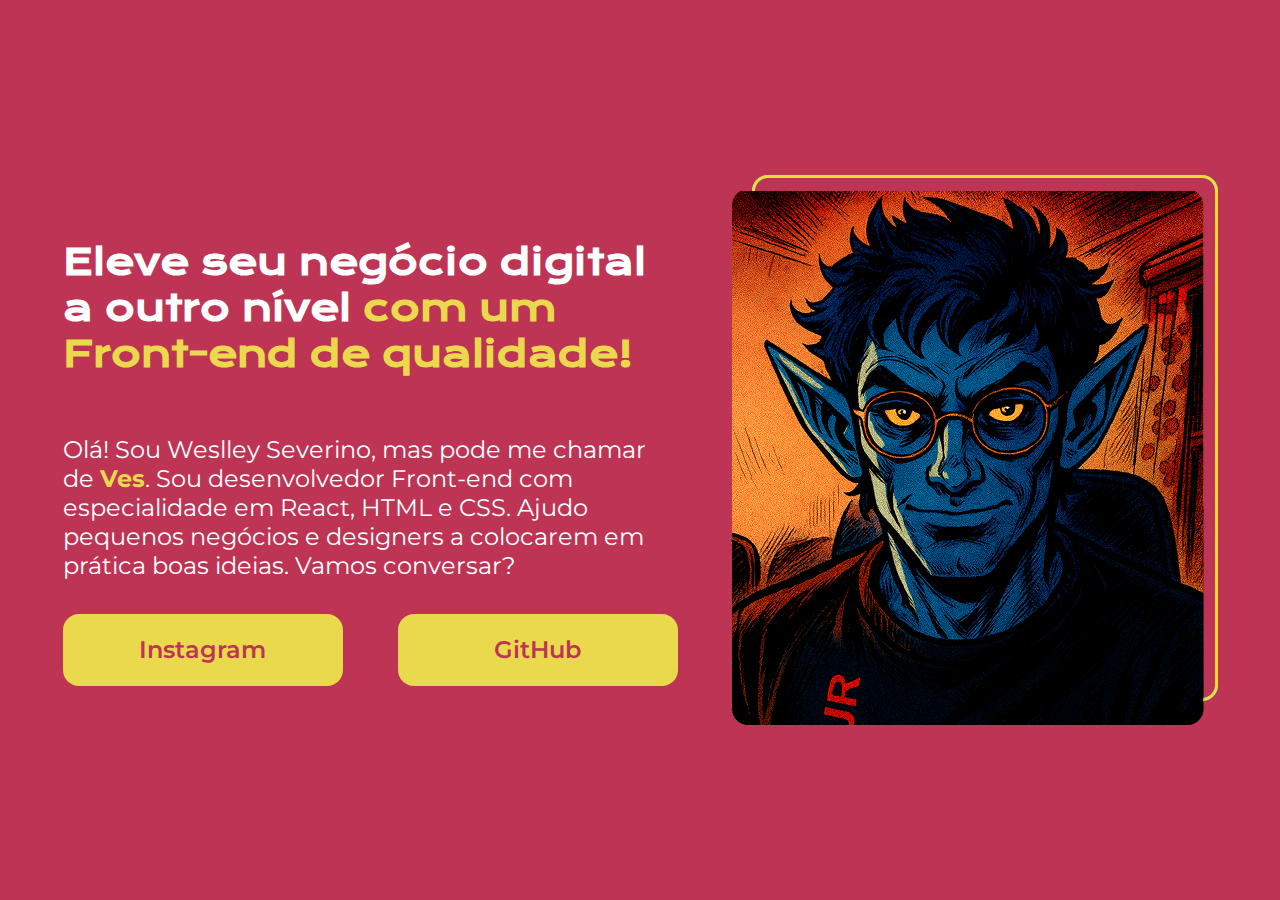
==== index.html @ fa2c72f3 "botoes, gaps" ====
<!DOCTYPE html>
<html lang="pt-BR">
  <head>
    <meta charset="UTF-8" />
    <meta name="viewport" content="width=device-width, initial-scale=1.0" />
    <title>Portfólio</title>
    <link rel="stylesheet" href="styles.css" />
  </head>
  <body>
    <header></header>
    <main class="apresentacao">
      <section class="apresentacao__conteudo">
        <h1 class="apresentacao__conteudo__titulo">
          Eleve seu negócio digital a outro nível
          <strong class="titulo__destaque"
            >com um Front-end de qualidade!</strong
          >
        </h1>
        <p class="apresentacao__conteudo__texto">
          Olá! Sou Weslley Severino, mas pode me chamar de
          <strong class="nome__destaque">Ves</strong>. Sou desenvolvedor
          Front-end com especialidade em React, HTML e CSS. Ajudo pequenos
          negócios e designers a colocarem em prática boas ideias. Vamos
          conversar?
        </p>
        <div class="apresentacao__links">
          <a
            class="apresentacao__links_link"
            href="https://www.instagram.com/vesllei"
            >Instagram</a
          >
          <a
            class="apresentacao__links_link"
            href="https://www.github.com/vesllei"
            >GitHub</a
          >
        </div>
      </section>
      <img src="Imagem.png" alt="foto do ves" />
    </main>
    <footer></footer>
  </body>
</html>
---- styles.css ----
@import url("https://fonts.googleapis.com/css2?family=Krona+One&display=swap");
@import url("https://fonts.googleapis.com/css2?family=Montserrat:ital,wght@0,100..900;1,100..900&display=swap");
@import url("https://fonts.googleapis.com/css2?family=Montserrat:ital,wght@0,100..900;1,100..900&display=swap");

body {
  height: 100vh;
  padding: 0;
  margin: 0;
  box-sizing: border-box;
  background-color: #be3455;
  color: white;
  overflow: hidden; /* Remove scroll */
  display: flex;
  justify-content: center;
  align-items: center;
}

.titulo__destaque {
  color: #ead94c;
}

.nome__destaque {
  color: #ead94c;
}

.apresentacao {
  margin: 10% 12%;
  display: flex;
  align-items: center;
  justify-content: space-between;
  gap: 50px;
}

.apresentacao__conteudo {
  width: 615px;
  display: flex;
  flex-direction: column;
  gap: 10px;
}

.apresentacao__conteudo__titulo {
  font-size: 36px;
  font-family: "Krona One", sans-serif;
}

.apresentacao__conteudo__texto {
  font-size: 24px;
  font-family: "Montserrat", sans-serif;
}

.apresentacao__links {
  display: flex;
  justify-content: space-between;
}

.apresentacao__links_link {
  background-color: #ead94c;
  width: 280px;
  text-align: center;
  border-radius: 16px;
  font-size: 24px;
  padding: 21.5px 0px;
  text-decoration: none;
  color: #be3455;
  font-weight: 600;
  font-family: "Montserrat", sans-serif;
}
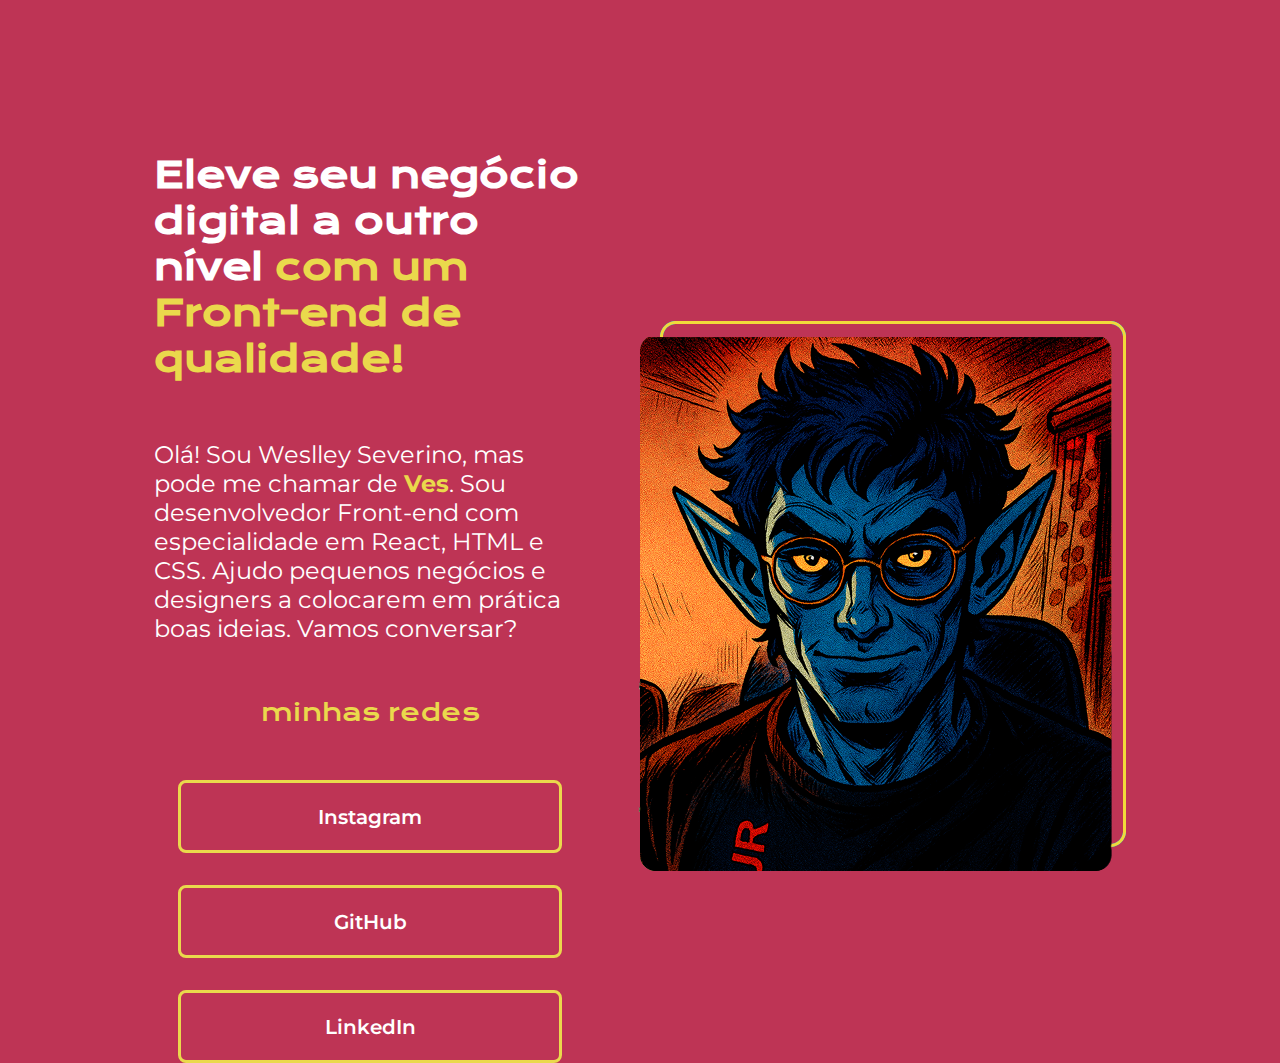
==== commit 654b1815: "atualizacao estilo botoes/ add linkedin" ====
--- a/index.html
+++ b/index.html
@@ -24,6 +24,7 @@
           conversar?
         </p>
         <div class="apresentacao__links">
+          <h2 class="apresentacao__links__subtitulo">minhas redes</h2>
           <a
             class="apresentacao__links_link"
             href="https://www.instagram.com/vesllei"
@@ -34,6 +35,11 @@
             href="https://www.github.com/vesllei"
             >GitHub</a
           >
+          <a
+            class="apresentacao__links_link"
+            href="https://www.linkedin.com/in/ves/"
+            >LinkedIn</a
+          >
         </div>
       </section>
       <img src="Imagem.png" alt="foto do ves" />
--- a/styles.css
+++ b/styles.css
@@ -9,10 +9,6 @@
   box-sizing: border-box;
   background-color: #be3455;
   color: white;
-  overflow: hidden; /* Remove scroll */
-  display: flex;
-  justify-content: center;
-  align-items: center;
 }
 
 .titulo__destaque {
@@ -50,18 +46,28 @@
 
 .apresentacao__links {
   display: flex;
+  flex-direction: column;
+  align-items: center;
   justify-content: space-between;
+  gap: 32px;
+}
+
+.apresentacao__links__subtitulo {
+  font-family: "Krona One", sans-serif;
+  font-weight: 400;
+  font-size: 24px;
+  color: #ead94c;
 }
 
 .apresentacao__links_link {
-  background-color: #ead94c;
-  width: 280px;
+  border: 3px solid #ead94c;
+  width: 378px;
   text-align: center;
-  border-radius: 16px;
-  font-size: 24px;
+  border-radius: 8px;
+  font-size: 20px;
   padding: 21.5px 0px;
   text-decoration: none;
-  color: #be3455;
+  color: #ffffff;
   font-weight: 600;
   font-family: "Montserrat", sans-serif;
 }
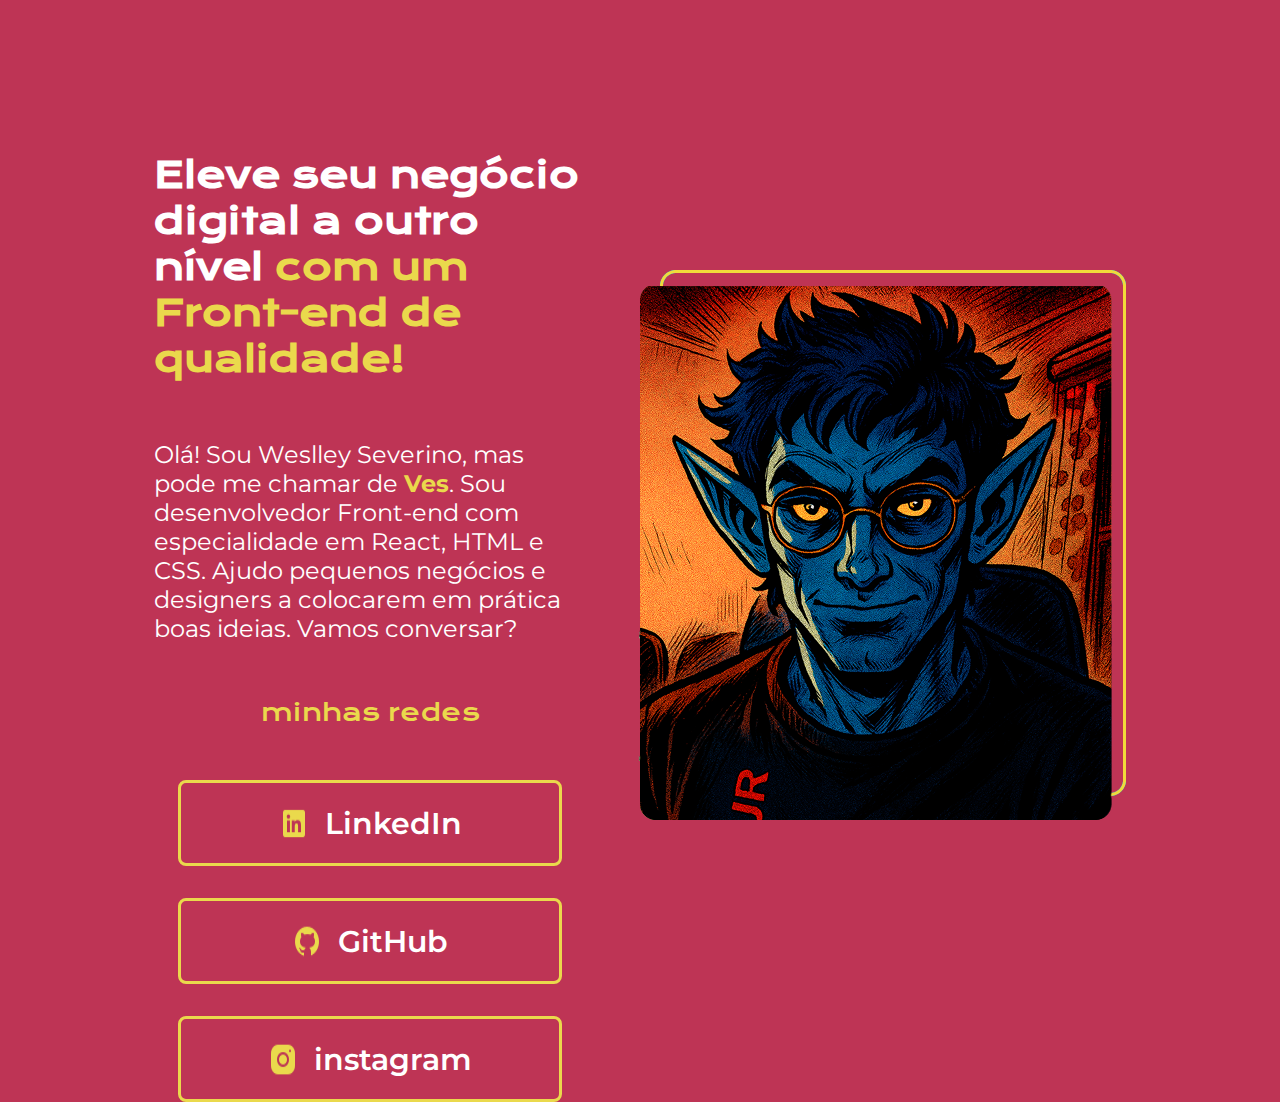
==== commit 4ef87ebc: "icones dos botoes/ alinhamento" ====
--- a/index.html
+++ b/index.html
@@ -27,22 +27,28 @@
           <h2 class="apresentacao__links__subtitulo">minhas redes</h2>
           <a
             class="apresentacao__links_link"
-            href="https://www.instagram.com/vesllei"
-            >Instagram</a
+            href="https://www.linkedin.com/in/ves/"
+          >
+            <img src="./assets/linkedin.png" />
+            LinkedIn</a
           >
           <a
             class="apresentacao__links_link"
             href="https://www.github.com/vesllei"
-            >GitHub</a
+          >
+            <img src="./assets/github.png" />
+            GitHub</a
           >
           <a
             class="apresentacao__links_link"
-            href="https://www.linkedin.com/in/ves/"
-            >LinkedIn</a
+            href="https://www.instagram.com/vesllei"
+          >
+            <img src="./assets/instagram.png" />
+            instagram</a
           >
         </div>
       </section>
-      <img src="Imagem.png" alt="foto do ves" />
+      <img class="ves" src="./assets/Imagem.png" alt="foto do ves" />
     </main>
     <footer></footer>
   </body>
--- a/styles.css
+++ b/styles.css
@@ -17,6 +17,10 @@
 
 .nome__destaque {
   color: #ead94c;
+}
+
+.ves {
+  margin-top: -140px;
 }
 
 .apresentacao {
@@ -60,11 +64,14 @@
 }
 
 .apresentacao__links_link {
+  display: flex;
+  justify-content: center;
+  gap: 16px;
   border: 3px solid #ead94c;
   width: 378px;
   text-align: center;
   border-radius: 8px;
-  font-size: 20px;
+  font-size: 30px;
   padding: 21.5px 0px;
   text-decoration: none;
   color: #ffffff;
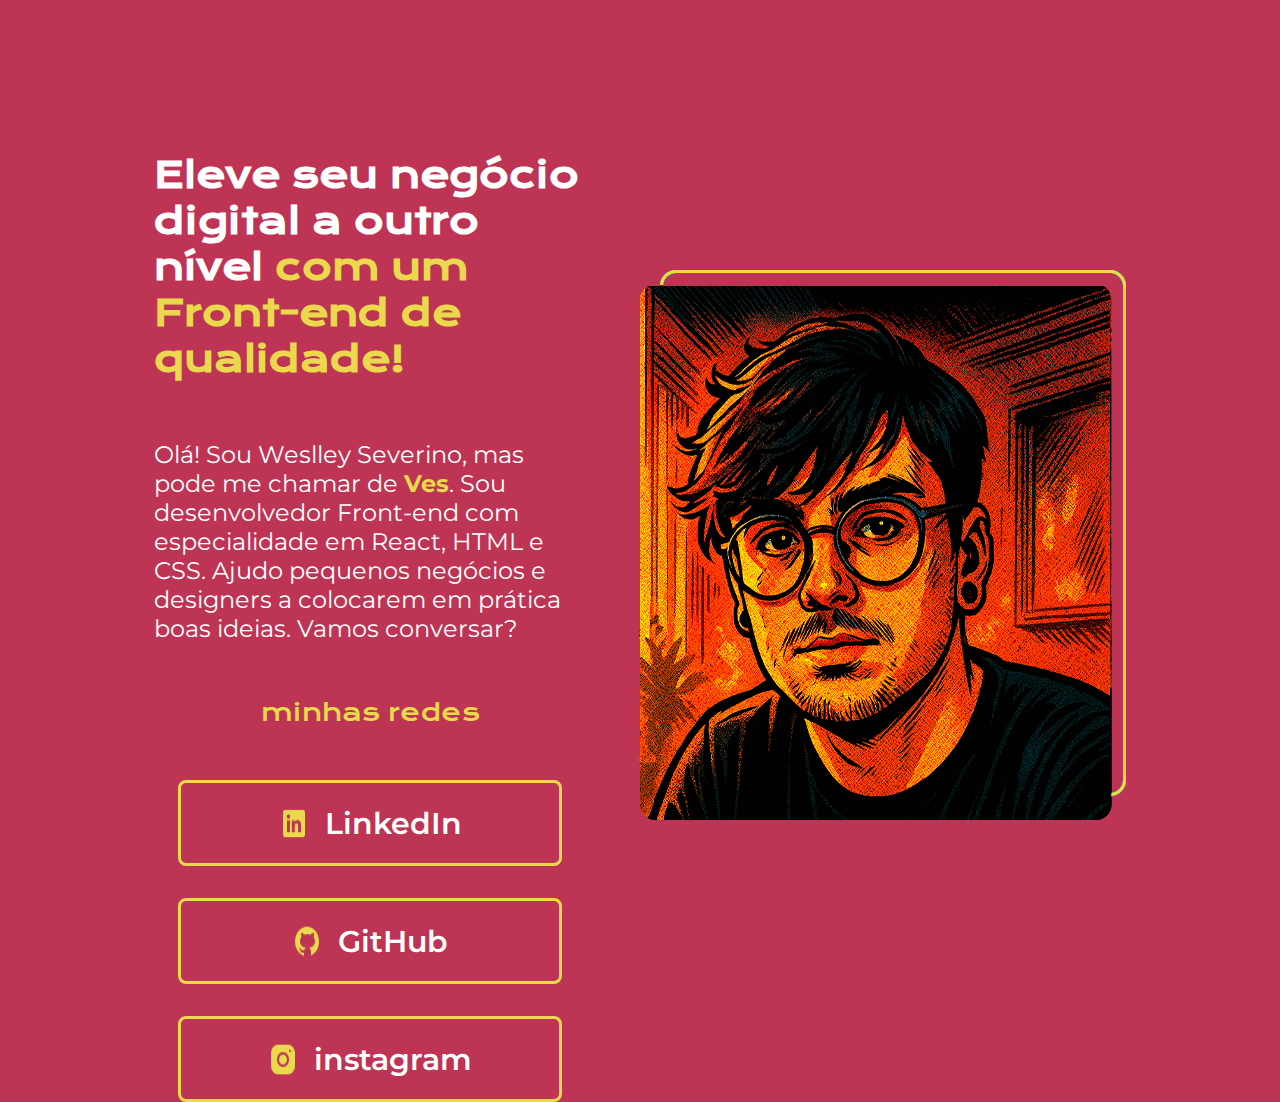
==== commit ceb8b04e: "transicao de imagem de perfil" ====
--- a/index.html
+++ b/index.html
@@ -48,7 +48,7 @@
           >
         </div>
       </section>
-      <img class="ves" src="./assets/Imagem.png" alt="foto do ves" />
+      <img class="ves" src="./assets/Imagem2.png" alt="foto do ves" />
     </main>
     <footer></footer>
   </body>
--- a/styles.css
+++ b/styles.css
@@ -21,6 +21,11 @@
 
 .ves {
   margin-top: -140px;
+  background-image: url("./assets/Imagem2.png"); /* Imagem inicial */
+}
+
+.ves:hover {
+  content: url("./assets/Imagem.png");
 }
 
 .apresentacao {
@@ -78,3 +83,8 @@
   font-weight: 600;
   font-family: "Montserrat", sans-serif;
 }
+
+.apresentacao__links_link:hover {
+  background-color: #cf516e;
+  border: 3px dashed #ead94c;
+}
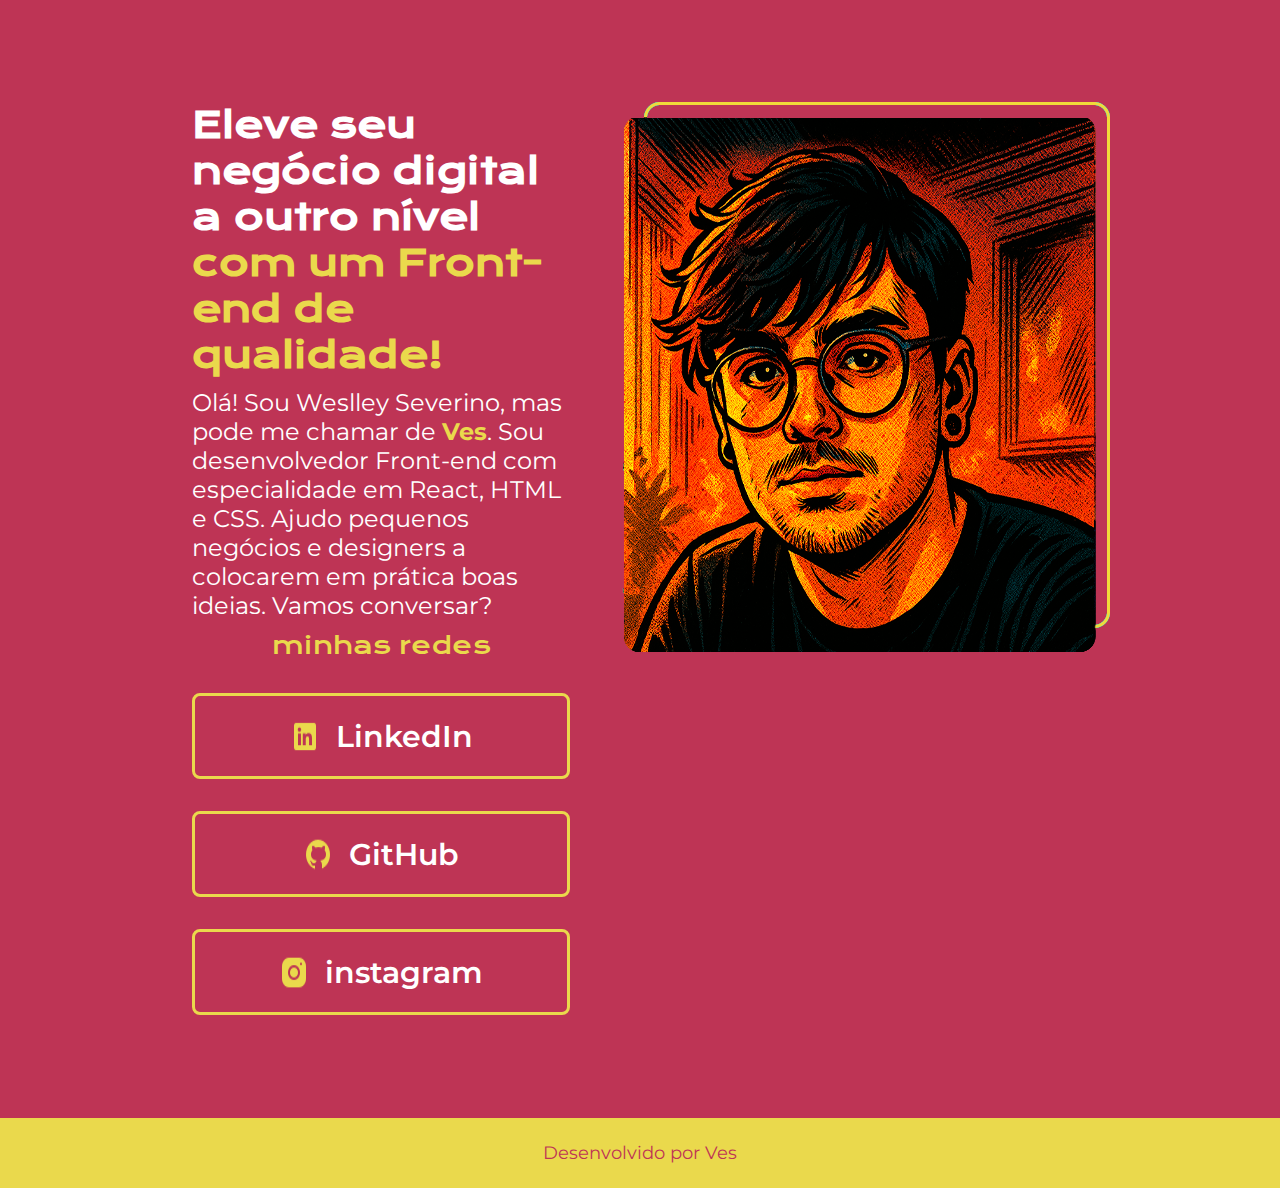
==== commit 77486a10: "footer" ====
--- a/index.html
+++ b/index.html
@@ -50,6 +50,8 @@
       </section>
       <img class="ves" src="./assets/Imagem2.png" alt="foto do ves" />
     </main>
-    <footer></footer>
+    <footer class="rodape">
+      <p>Desenvolvido por Ves</p>
+    </footer>
   </body>
 </html>
--- a/styles.css
+++ b/styles.css
@@ -2,10 +2,13 @@
 @import url("https://fonts.googleapis.com/css2?family=Montserrat:ital,wght@0,100..900;1,100..900&display=swap");
 @import url("https://fonts.googleapis.com/css2?family=Montserrat:ital,wght@0,100..900;1,100..900&display=swap");
 
+* {
+  box-sizing: border-box;
+  margin: 0;
+  padding: 0;
+}
+
 body {
-  height: 100vh;
-  padding: 0;
-  margin: 0;
   box-sizing: border-box;
   background-color: #be3455;
   color: white;
@@ -20,7 +23,9 @@
 }
 
 .ves {
-  margin-top: -140px;
+  align-self: flex-start;
+  position: sticky;
+  top: 20px; /* Mantém a imagem fixa ao rolar */
   background-image: url("./assets/Imagem2.png"); /* Imagem inicial */
 }
 
@@ -29,7 +34,7 @@
 }
 
 .apresentacao {
-  margin: 10% 12%;
+  padding: 8% 15%;
   display: flex;
   align-items: center;
   justify-content: space-between;
@@ -88,3 +93,13 @@
   background-color: #cf516e;
   border: 3px dashed #ead94c;
 }
+
+.rodape {
+  color: #be3455;
+  background-color: #ead94c;
+  padding: 24px;
+  text-align: center;
+  font-family: "Montserrat", sans-serif;
+  font-size: 18px;
+  font-weight: 400;
+}
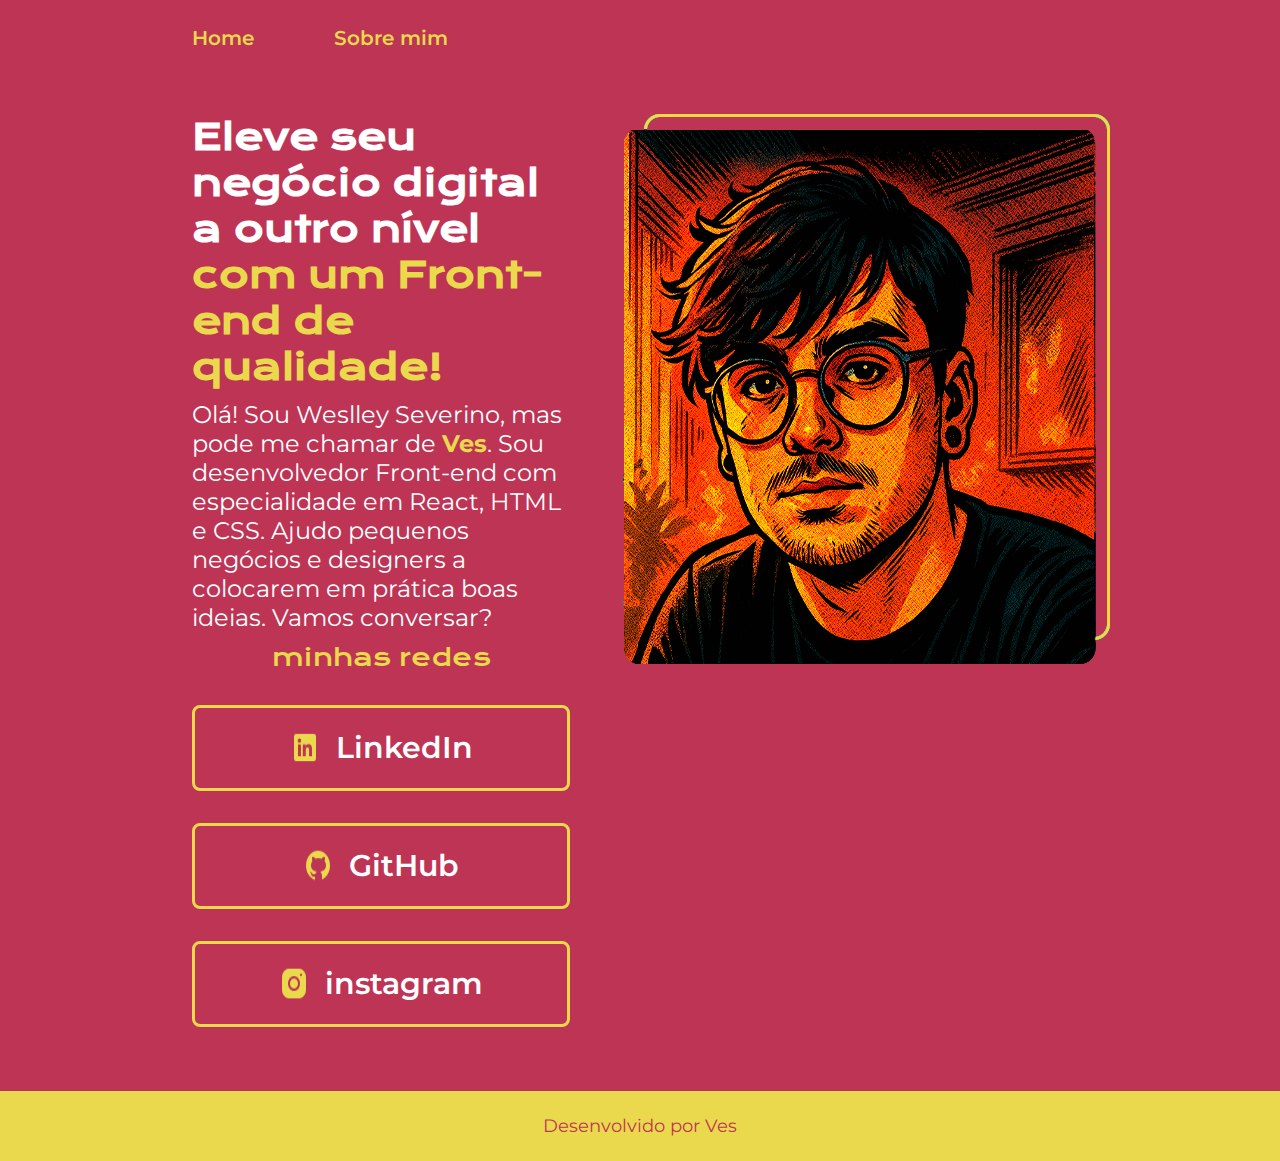
==== commit 0ee7b91e: "criacao cabecalho" ====
--- a/index.html
+++ b/index.html
@@ -7,7 +7,12 @@
     <link rel="stylesheet" href="styles.css" />
   </head>
   <body>
-    <header></header>
+    <header class="cabecalho">
+      <nav class="cabecalho__menu">
+        <a class="cabecalho__menu__link">Home</a>
+        <a class="cabecalho__menu__link">Sobre mim</a>
+      </nav>
+    </header>
     <main class="apresentacao">
       <section class="apresentacao__conteudo">
         <h1 class="apresentacao__conteudo__titulo">
--- a/styles.css
+++ b/styles.css
@@ -12,6 +12,22 @@
   box-sizing: border-box;
   background-color: #be3455;
   color: white;
+}
+
+.cabecalho {
+  padding: 2% 0 0 15%;
+}
+
+.cabecalho__menu {
+  display: flex;
+  gap: 80px;
+}
+
+.cabecalho__menu__link {
+  font-family: "Montserrat", sans-serif;
+  font-size: 20px;
+  font-weight: 600;
+  color: #ead94c;
 }
 
 .titulo__destaque {
@@ -34,7 +50,7 @@
 }
 
 .apresentacao {
-  padding: 8% 15%;
+  padding: 5% 15%;
   display: flex;
   align-items: center;
   justify-content: space-between;
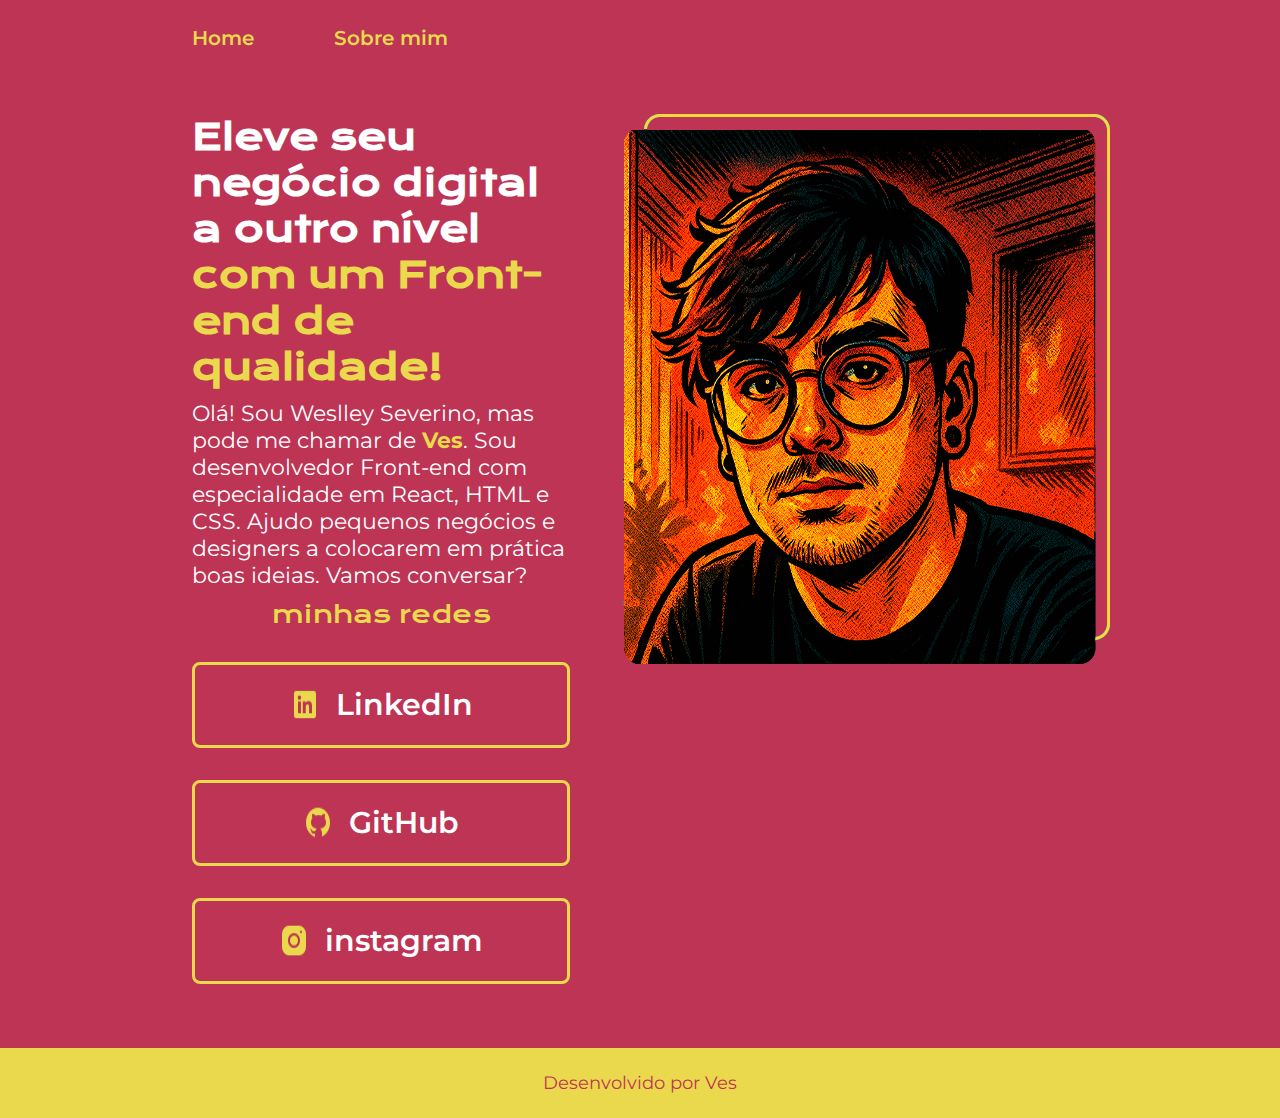
==== commit 1c01e052: "criação de sobre mim estilizacao" ====
--- a/index.html
+++ b/index.html
@@ -4,13 +4,13 @@
     <meta charset="UTF-8" />
     <meta name="viewport" content="width=device-width, initial-scale=1.0" />
     <title>Portfólio</title>
-    <link rel="stylesheet" href="styles.css" />
+    <link rel="stylesheet" href="./estilos/styles.css" />
   </head>
   <body>
     <header class="cabecalho">
       <nav class="cabecalho__menu">
-        <a class="cabecalho__menu__link">Home</a>
-        <a class="cabecalho__menu__link">Sobre mim</a>
+        <a class="cabecalho__menu__link" href="index.html">Home</a>
+        <a class="cabecalho__menu__link" href="about.html">Sobre mim</a>
       </nav>
     </header>
     <main class="apresentacao">
--- a/estilos/styles.css
+++ b/estilos/styles.css
@@ -0,0 +1,137 @@
+@import url("https://fonts.googleapis.com/css2?family=Krona+One&display=swap");
+@import url("https://fonts.googleapis.com/css2?family=Montserrat:ital,wght@0,100..900;1,100..900&display=swap");
+@import url("https://fonts.googleapis.com/css2?family=Montserrat:ital,wght@0,100..900;1,100..900&display=swap");
+
+:root {
+  --cor-primaria: #be3455;
+  --cor-secundaria: #ead94c;
+  --cor-terciaria: white;
+  --cor-hover: #ce758a;
+
+  --fonte-primaria: "Krona One", sans-serif;
+  --fonte-secundaria: "Montserrat", sans-serif;
+}
+
+* {
+  box-sizing: border-box;
+  margin: 0;
+  padding: 0;
+}
+
+body {
+  box-sizing: border-box;
+  background-color: var(--cor-primaria);
+  color: var(--cor-terciaria);
+}
+
+.cabecalho {
+  padding: 2% 0 0 15%;
+}
+
+.cabecalho__menu {
+  display: flex;
+  gap: 80px;
+}
+
+.cabecalho__menu__link {
+  font-family: var(--fonte-secundaria);
+  font-size: 20px;
+  font-weight: 600;
+  color: var(--cor-secundaria);
+  text-decoration: none;
+}
+
+.titulo__destaque {
+  color: var(--cor-secundaria);
+}
+
+.nome__destaque {
+  color: var(--cor-secundaria);
+}
+
+.ves {
+  align-self: flex-start;
+  position: sticky;
+  top: 20px; /* Mantém a imagem fixa ao rolar */
+}
+
+.ves:hover {
+  content: url("./assets/Imagem.png");
+}
+
+.apresentacao {
+  padding: 5% 15%;
+  display: flex;
+  align-items: center;
+  justify-content: space-between;
+  gap: 50px;
+}
+
+.apresentacao__conteudo {
+  width: 615px;
+  display: flex;
+  flex-direction: column;
+  gap: 10px;
+}
+
+.apresentacao__conteudo__titulo {
+  font-size: 36px;
+  font-family: var(--fonte-primaria);
+}
+
+.apresentacao__conteudo__titulo__about {
+  font-size: 36px;
+  font-family: var(--fonte-primaria);
+  color: var(--cor-secundaria);
+}
+
+.apresentacao__conteudo__texto {
+  font-size: 22px;
+  font-family: var(--fonte-secundaria);
+}
+
+.apresentacao__links {
+  display: flex;
+  flex-direction: column;
+  align-items: center;
+  justify-content: space-between;
+  gap: 32px;
+}
+
+.apresentacao__links__subtitulo {
+  font-family: var(--fonte-primaria);
+  font-weight: 400;
+  font-size: 24px;
+  color: var(--cor-secundaria);
+}
+
+.apresentacao__links_link {
+  display: flex;
+  justify-content: center;
+  gap: 16px;
+  border: 3px solid var(--cor-secundaria);
+  width: 378px;
+  text-align: center;
+  border-radius: 8px;
+  font-size: 30px;
+  padding: 21.5px 0px;
+  text-decoration: none;
+  color: var(--cor-terciaria);
+  font-weight: 600;
+  font-family: var(--fonte-secundaria);
+}
+
+.apresentacao__links_link:hover {
+  background-color: var(--cor-hover);
+  border: 3px dashed var(--cor-secundaria);
+}
+
+.rodape {
+  color: var(--cor-primaria);
+  background-color: var(--cor-secundaria);
+  padding: 24px;
+  text-align: center;
+  font-family: var(--fonte-secundaria);
+  font-size: 18px;
+  font-weight: 400;
+}
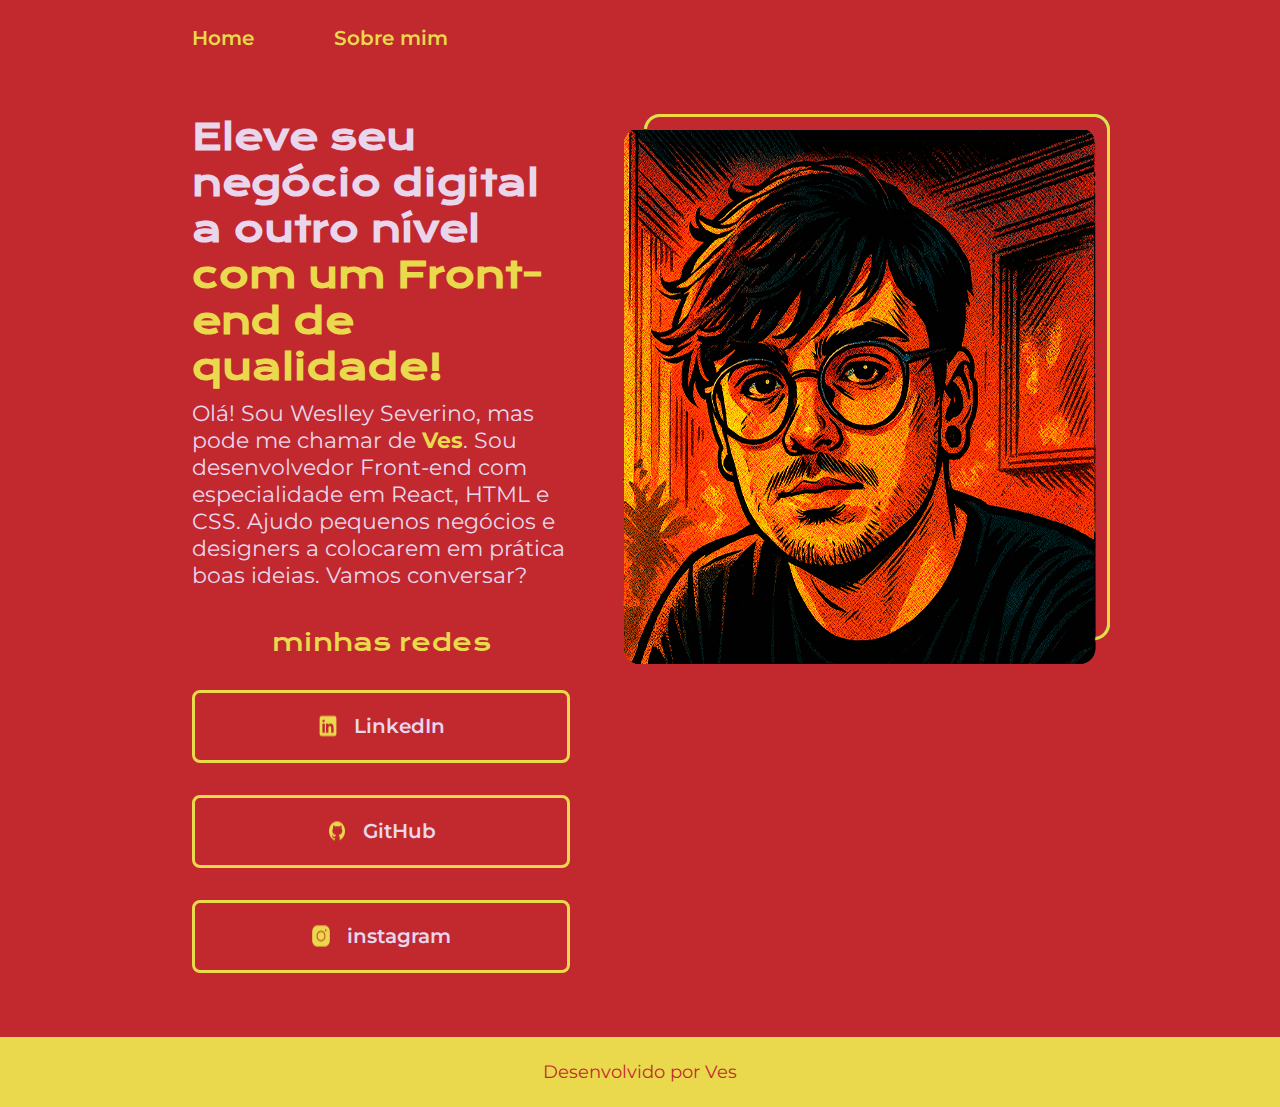
==== commit a93f4e22: "mudanca paleta e icons" ====
--- a/index.html
+++ b/index.html
@@ -28,6 +28,7 @@
           negócios e designers a colocarem em prática boas ideias. Vamos
           conversar?
         </p>
+        <br>
         <div class="apresentacao__links">
           <h2 class="apresentacao__links__subtitulo">minhas redes</h2>
           <a
--- a/estilos/styles.css
+++ b/estilos/styles.css
@@ -3,10 +3,11 @@
 @import url("https://fonts.googleapis.com/css2?family=Montserrat:ital,wght@0,100..900;1,100..900&display=swap");
 
 :root {
-  --cor-primaria: #be3455;
+  
+  --cor-primaria: #C1292E;
   --cor-secundaria: #ead94c;
-  --cor-terciaria: white;
-  --cor-hover: #ce758a;
+  --cor-terciaria: #E9D6EC;
+  --cor-hover: #c53e43;
 
   --fonte-primaria: "Krona One", sans-serif;
   --fonte-secundaria: "Montserrat", sans-serif;
@@ -55,10 +56,6 @@
   top: 20px; /* Mantém a imagem fixa ao rolar */
 }
 
-.ves:hover {
-  content: url("./assets/Imagem.png");
-}
-
 .apresentacao {
   padding: 5% 15%;
   display: flex;
@@ -75,7 +72,7 @@
 }
 
 .apresentacao__conteudo__titulo {
-  font-size: 36px;
+  font-size: 2.25rem;
   font-family: var(--fonte-primaria);
 }
 
@@ -113,7 +110,7 @@
   width: 378px;
   text-align: center;
   border-radius: 8px;
-  font-size: 30px;
+  font-size: 20px;
   padding: 21.5px 0px;
   text-decoration: none;
   color: var(--cor-terciaria);
